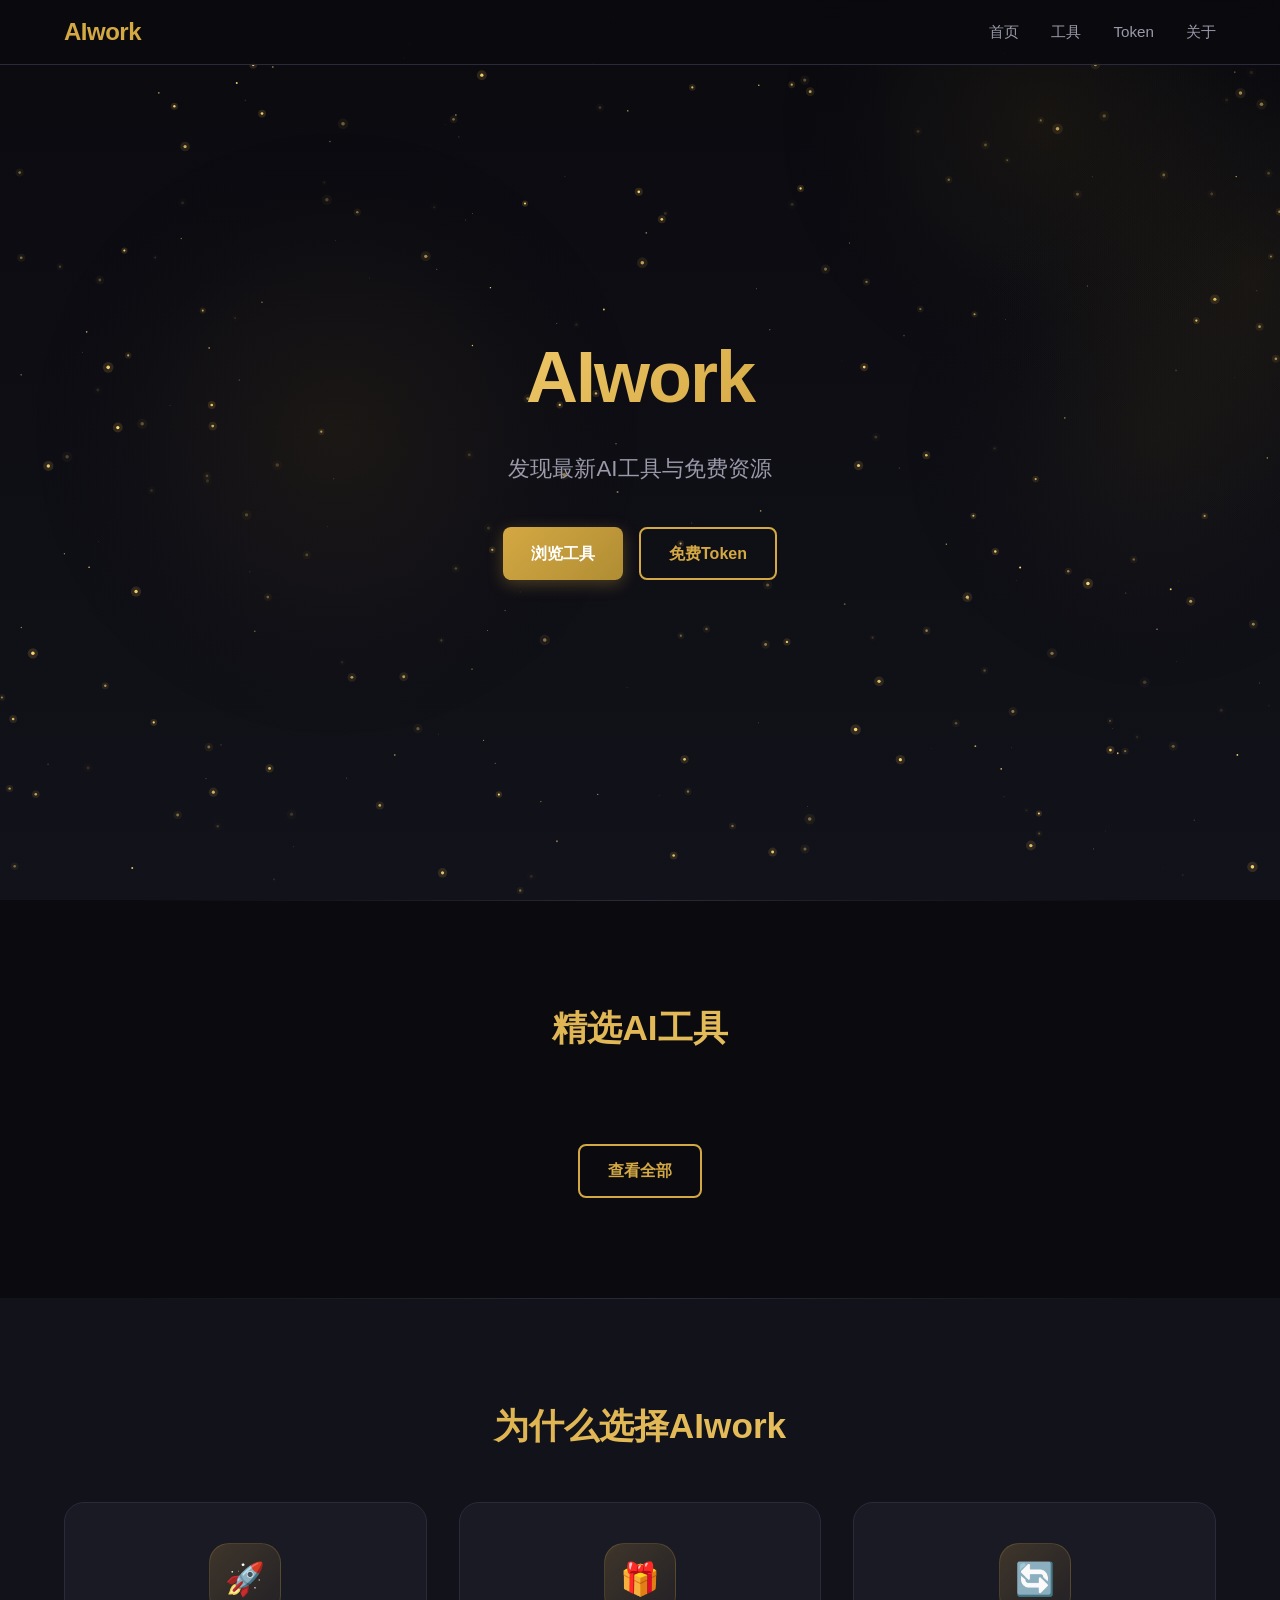
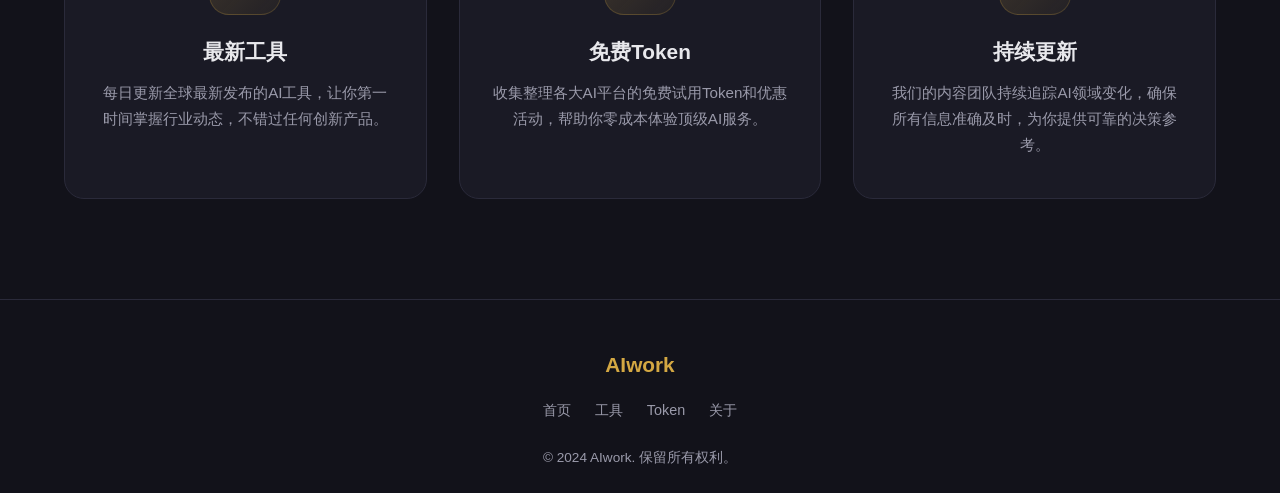
==== index.html @ b0764647 "feat: 初始化新仓库 Co-authored-by: traeagent <traeagent@users.noreply.github.com>" ====
<!DOCTYPE html>
<html lang="zh-CN">
<head>
  <meta charset="UTF-8">
  <meta name="viewport" content="width=device-width, initial-scale=1.0">
  <title>AIwork - 发现最新AI工具与免费资源</title>
  <link rel="stylesheet" href="./css/style.css">
  <style>
    .hero {
      position: relative;
      width: 100%;
      height: 100vh;
      min-height: 600px;
      display: flex;
      align-items: center;
      justify-content: center;
      overflow: hidden;
      background: linear-gradient(180deg, #0a0a0f 0%, #12121a 100%);
    }

    #starfield {
      position: absolute;
      top: 0;
      left: 0;
      width: 100%;
      height: 100%;
      z-index: 1;
    }

    .hero-content {
      position: relative;
      z-index: 2;
      text-align: center;
      padding: 0 24px;
      max-width: 800px;
    }

    .hero-title {
      font-size: 4.5rem;
      font-weight: 800;
      letter-spacing: -2px;
      margin-bottom: 16px;
      background: linear-gradient(135deg, var(--color-gold-light), var(--color-gold), var(--color-gold-light));
      background-size: 200% 200%;
      -webkit-background-clip: text;
      -webkit-text-fill-color: transparent;
      background-clip: text;
      animation: goldShift 4s ease-in-out infinite;
    }

    @keyframes goldShift {
      0%, 100% { background-position: 0% 50%; }
      50% { background-position: 100% 50%; }
    }

    .hero-subtitle {
      font-size: 1.4rem;
      color: var(--color-text-muted);
      margin-bottom: 40px;
      font-weight: 400;
    }

    .hero-cta {
      display: inline-flex;
      gap: 16px;
      flex-wrap: wrap;
      justify-content: center;
    }

    .tools-section {
      background: var(--color-bg);
    }

    .tools-grid {
      display: grid;
      grid-template-columns: repeat(auto-fill, minmax(300px, 1fr));
      gap: 24px;
      margin-bottom: 40px;
    }

    .tool-card {
      background: var(--color-surface);
      border: 1px solid var(--color-border);
      border-radius: 16px;
      padding: 28px;
      transition: var(--transition);
      cursor: pointer;
    }

    .tool-card:hover {
      border-color: var(--color-gold);
      box-shadow: 0 0 24px rgba(212, 168, 67, 0.2), 0 8px 32px rgba(0, 0, 0, 0.3);
      transform: translateY(-6px);
    }

    .tool-icon {
      width: 56px;
      height: 56px;
      border-radius: 14px;
      background: linear-gradient(135deg, var(--color-gold-dark), var(--color-gold));
      display: flex;
      align-items: center;
      justify-content: center;
      font-size: 1.6rem;
      margin-bottom: 16px;
      box-shadow: 0 4px 12px rgba(212, 168, 67, 0.25);
    }

    .tool-name {
      font-size: 1.2rem;
      font-weight: 700;
      color: var(--color-text);
      margin-bottom: 8px;
    }

    .tool-desc {
      font-size: 0.95rem;
      color: var(--color-text-muted);
      line-height: 1.6;
      margin-bottom: 16px;
    }

    .tool-tag {
      display: inline-block;
      padding: 4px 12px;
      border-radius: 20px;
      background: rgba(212, 168, 67, 0.12);
      color: var(--color-gold);
      font-size: 0.8rem;
      font-weight: 600;
    }

    .tools-footer {
      text-align: center;
    }

    .features-section {
      background: var(--color-surface);
    }

    .features-grid {
      display: grid;
      grid-template-columns: repeat(auto-fit, minmax(280px, 1fr));
      gap: 32px;
    }

    .feature-card {
      background: var(--color-surface-light);
      border: 1px solid var(--color-border);
      border-radius: 20px;
      padding: 40px 32px;
      text-align: center;
      transition: var(--transition);
    }

    .feature-card:hover {
      border-color: var(--color-gold);
      transform: translateY(-4px);
    }

    .feature-icon {
      width: 72px;
      height: 72px;
      border-radius: 20px;
      background: linear-gradient(135deg, rgba(212, 168, 67, 0.2), rgba(212, 168, 67, 0.05));
      display: flex;
      align-items: center;
      justify-content: center;
      font-size: 2rem;
      margin: 0 auto 20px;
      border: 1px solid rgba(212, 168, 67, 0.2);
    }

    .feature-title {
      font-size: 1.3rem;
      font-weight: 700;
      color: var(--color-text);
      margin-bottom: 12px;
    }

    .feature-desc {
      font-size: 0.95rem;
      color: var(--color-text-muted);
      line-height: 1.7;
    }

    @media (max-width: 768px) {
      .hero {
        min-height: 500px;
        height: auto;
        padding: 120px 0 80px;
      }

      .hero-title {
        font-size: 2.8rem;
        letter-spacing: -1px;
      }

      .hero-subtitle {
        font-size: 1rem;
        margin-bottom: 32px;
      }

      .hero-cta .btn {
        padding: 10px 24px;
        font-size: 0.95rem;
      }

      .tools-grid {
        grid-template-columns: 1fr;
      }

      .features-grid {
        grid-template-columns: 1fr;
      }

      .feature-card {
        padding: 32px 24px;
      }
    }

    @media (max-width: 480px) {
      .hero-title {
        font-size: 2.2rem;
      }

      .hero-subtitle {
        font-size: 0.95rem;
      }
    }
  </style>
</head>
<body>
  <nav class="navbar">
    <div class="container">
      <a href="./index.html" class="navbar-brand">AIwork</a>
      <button class="navbar-toggle" aria-label="切换导航">☰</button>
      <ul class="navbar-nav">
        <li><a href="./index.html">首页</a></li>
        <li><a href="./tools.html">工具</a></li>
        <li><a href="./tokens.html">Token</a></li>
        <li><a href="./about.html">关于</a></li>
      </ul>
    </div>
  </nav>

  <section class="hero">
    <canvas id="starfield"></canvas>
    <div class="hero-content">
      <h1 class="hero-title">AIwork</h1>
      <p class="hero-subtitle">发现最新AI工具与免费资源</p>
      <div class="hero-cta">
        <a href="./tools.html" class="btn btn-primary">浏览工具</a>
        <a href="./tokens.html" class="btn btn-outline">免费Token</a>
      </div>
    </div>
  </section>

  <section class="section tools-section">
    <div class="container">
      <h2 class="section-title scroll-reveal">精选AI工具</h2>
      <div class="tools-grid" id="tools-preview"></div>
      <div class="tools-footer scroll-reveal">
        <a href="./tools.html" class="btn btn-outline">查看全部</a>
      </div>
    </div>
  </section>

  <section class="section features-section">
    <div class="container">
      <h2 class="section-title scroll-reveal">为什么选择AIwork</h2>
      <div class="features-grid">
        <div class="feature-card scroll-reveal">
          <div class="feature-icon">🚀</div>
          <h3 class="feature-title">最新工具</h3>
          <p class="feature-desc">每日更新全球最新发布的AI工具，让你第一时间掌握行业动态，不错过任何创新产品。</p>
        </div>
        <div class="feature-card scroll-reveal">
          <div class="feature-icon">🎁</div>
          <h3 class="feature-title">免费Token</h3>
          <p class="feature-desc">收集整理各大AI平台的免费试用Token和优惠活动，帮助你零成本体验顶级AI服务。</p>
        </div>
        <div class="feature-card scroll-reveal">
          <div class="feature-icon">🔄</div>
          <h3 class="feature-title">持续更新</h3>
          <p class="feature-desc">我们的内容团队持续追踪AI领域变化，确保所有信息准确及时，为你提供可靠的决策参考。</p>
        </div>
      </div>
    </div>
  </section>

  <footer class="footer">
    <div class="container">
      <div class="footer-brand">AIwork</div>
      <ul class="footer-links">
        <li><a href="./index.html">首页</a></li>
        <li><a href="./tools.html">工具</a></li>
        <li><a href="./tokens.html">Token</a></li>
        <li><a href="./about.html">关于</a></li>
      </ul>
      <p class="footer-copy">&copy; 2024 AIwork. 保留所有权利。</p>
    </div>
  </footer>

  <script src="./js/main.js"></script>
  <script src="./js/home.js"></script>
</body>
</html>
---- css/style.css ----
:root {
  --color-bg: #0a0a0f;
  --color-surface: #12121a;
  --color-surface-light: #1a1a25;
  --color-gold: #d4a843;
  --color-gold-light: #f0c96a;
  --color-gold-dark: #b08d33;
  --color-text: #e8e8ec;
  --color-text-muted: #9a9aaa;
  --color-border: #2a2a3a;
  --color-border-hover: #d4a843;
  --font-main: -apple-system, BlinkMacSystemFont, "Segoe UI", Roboto, "Helvetica Neue", Arial, sans-serif;
  --transition: all 0.3s ease;
}

* {
  margin: 0;
  padding: 0;
  box-sizing: border-box;
}

html {
  scroll-behavior: smooth;
}

body {
  font-family: var(--font-main);
  background-color: var(--color-bg);
  color: var(--color-text);
  line-height: 1.6;
  overflow-x: hidden;
}

a {
  color: var(--color-gold);
  text-decoration: none;
  transition: var(--transition);
}

a:hover {
  color: var(--color-gold-light);
}

.container {
  max-width: 1200px;
  margin: 0 auto;
  padding: 0 24px;
}

.navbar {
  position: fixed;
  top: 0;
  left: 0;
  right: 0;
  z-index: 1000;
  background: rgba(10, 10, 15, 0.85);
  backdrop-filter: blur(12px);
  border-bottom: 1px solid var(--color-border);
  transition: var(--transition);
}

.navbar .container {
  display: flex;
  align-items: center;
  justify-content: space-between;
  height: 64px;
}

.navbar-brand {
  font-size: 1.5rem;
  font-weight: 700;
  color: var(--color-gold);
  letter-spacing: -0.5px;
}

.navbar-toggle {
  display: none;
  background: none;
  border: none;
  color: var(--color-gold);
  font-size: 1.5rem;
  cursor: pointer;
  padding: 4px;
}

.navbar-nav {
  display: flex;
  gap: 32px;
  list-style: none;
}

.navbar-nav a {
  color: var(--color-text-muted);
  font-size: 0.95rem;
  font-weight: 500;
  position: relative;
}

.navbar-nav a:hover,
.navbar-nav a.active {
  color: var(--color-gold);
}

.navbar-nav a::after {
  content: '';
  position: absolute;
  bottom: -4px;
  left: 0;
  width: 0;
  height: 2px;
  background: var(--color-gold);
  transition: var(--transition);
}

.navbar-nav a:hover::after,
.navbar-nav a.active::after {
  width: 100%;
}

.btn {
  display: inline-flex;
  align-items: center;
  justify-content: center;
  padding: 12px 28px;
  font-size: 1rem;
  font-weight: 600;
  border-radius: 8px;
  border: none;
  cursor: pointer;
  transition: var(--transition);
  text-decoration: none;
}

.btn-primary {
  background: linear-gradient(135deg, var(--color-gold), var(--color-gold-dark));
  color: #fff;
  box-shadow: 0 4px 16px rgba(212, 168, 67, 0.3);
}

.btn-primary:hover {
  background: linear-gradient(135deg, var(--color-gold-light), var(--color-gold));
  box-shadow: 0 6px 24px rgba(212, 168, 67, 0.5);
  transform: translateY(-2px);
  color: #fff;
}

.btn-outline {
  background: transparent;
  color: var(--color-gold);
  border: 2px solid var(--color-gold);
}

.btn-outline:hover {
  background: var(--color-gold);
  color: var(--color-bg);
  transform: translateY(-2px);
}

.section-title {
  font-size: 2.2rem;
  font-weight: 700;
  text-align: center;
  margin-bottom: 48px;
  background: linear-gradient(135deg, var(--color-gold), var(--color-gold-light));
  -webkit-background-clip: text;
  -webkit-text-fill-color: transparent;
  background-clip: text;
}

.section {
  padding: 100px 0;
  position: relative;
}

.section::before {
  content: '';
  position: absolute;
  top: 0;
  left: 50%;
  transform: translateX(-50%);
  width: 80%;
  height: 1px;
  background: linear-gradient(90deg, transparent, var(--color-border), transparent);
}

.footer {
  background: var(--color-surface);
  border-top: 1px solid var(--color-border);
  padding: 48px 0 24px;
}

.footer .container {
  display: flex;
  flex-direction: column;
  align-items: center;
  gap: 16px;
}

.footer-brand {
  font-size: 1.3rem;
  font-weight: 700;
  color: var(--color-gold);
}

.footer-links {
  display: flex;
  gap: 24px;
  list-style: none;
}

.footer-links a {
  color: var(--color-text-muted);
  font-size: 0.9rem;
}

.footer-links a:hover {
  color: var(--color-gold);
}

.footer-copy {
  color: var(--color-text-muted);
  font-size: 0.85rem;
  margin-top: 8px;
}

.scroll-reveal {
  opacity: 0;
  transform: translateY(40px);
  transition: opacity 0.8s ease, transform 0.8s ease;
}

.scroll-reveal.visible {
  opacity: 1;
  transform: translateY(0);
}

.fade-in {
  animation: fadeIn 0.6s ease forwards;
}

@keyframes fadeIn {
  from {
    opacity: 0;
    transform: translateY(20px);
  }
  to {
    opacity: 1;
    transform: translateY(0);
  }
}

.skeleton {
  background: linear-gradient(90deg, var(--color-surface) 25%, var(--color-surface-light) 50%, var(--color-surface) 75%);
  background-size: 200% 100%;
  animation: skeleton-loading 1.5s ease-in-out infinite;
  border-radius: 8px;
}

@keyframes skeleton-loading {
  0% {
    background-position: 200% 0;
  }
  100% {
    background-position: -200% 0;
  }
}

.skeleton-card {
  background: var(--color-surface);
  border: 1px solid var(--color-border);
  border-radius: 16px;
  padding: 28px;
}

.skeleton-icon {
  width: 56px;
  height: 56px;
  border-radius: 14px;
  margin-bottom: 16px;
}

.skeleton-title {
  width: 60%;
  height: 20px;
  margin-bottom: 12px;
}

.skeleton-text {
  width: 100%;
  height: 14px;
  margin-bottom: 8px;
}

.skeleton-text.short {
  width: 40%;
}

@media (max-width: 768px) {
  .navbar .container {
    flex-wrap: wrap;
    height: auto;
    padding: 12px 24px;
  }

  .navbar-brand {
    flex: 1;
  }

  .navbar-toggle {
    display: block;
  }

  .navbar-nav {
    display: none;
    width: 100%;
    flex-direction: column;
    gap: 0;
    margin-top: 12px;
    padding-top: 12px;
    border-top: 1px solid var(--color-border);
  }

  .navbar-nav.open {
    display: flex;
  }

  .navbar-nav li {
    width: 100%;
  }

  .navbar-nav a {
    display: block;
    padding: 12px 0;
    font-size: 1rem;
  }

  .navbar-nav a::after {
    display: none;
  }

  .section-title {
    font-size: 1.8rem;
  }

  .section {
    padding: 60px 0;
  }

  .footer-links {
    flex-wrap: wrap;
    justify-content: center;
  }
}
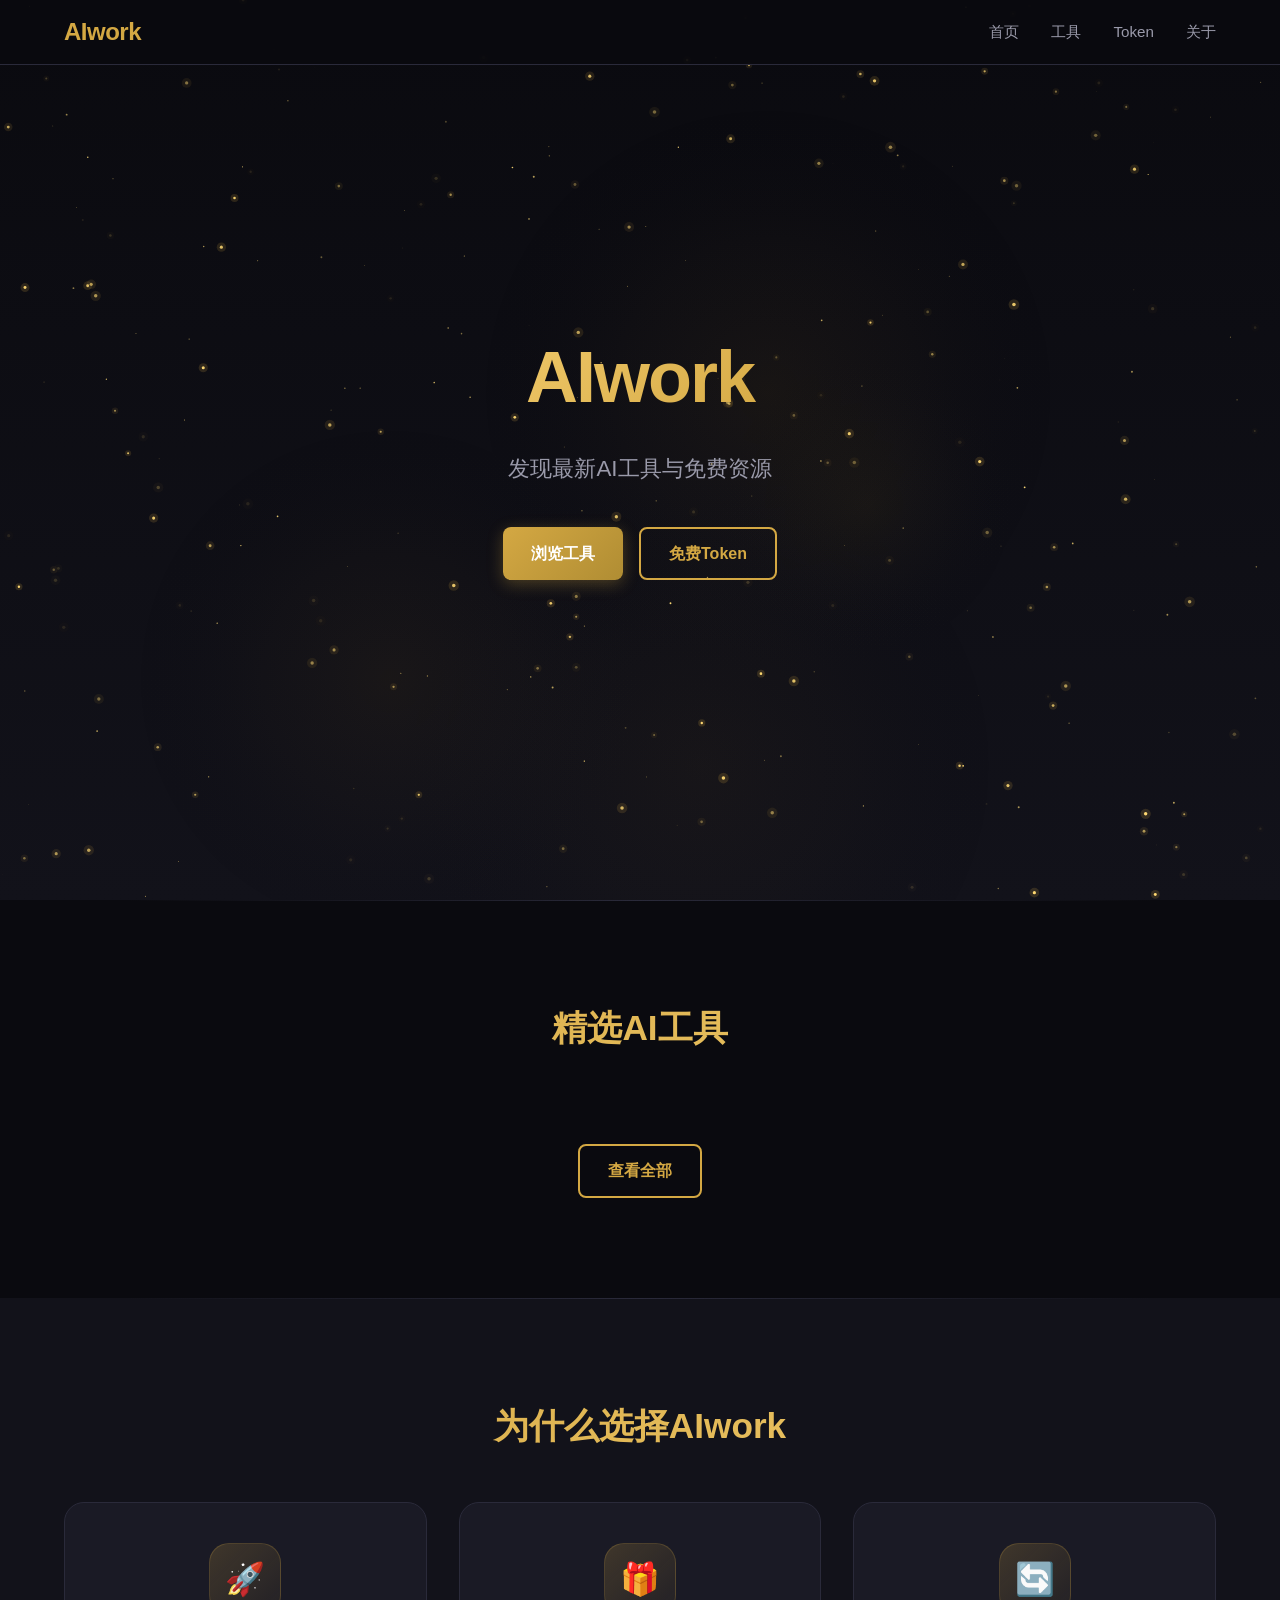
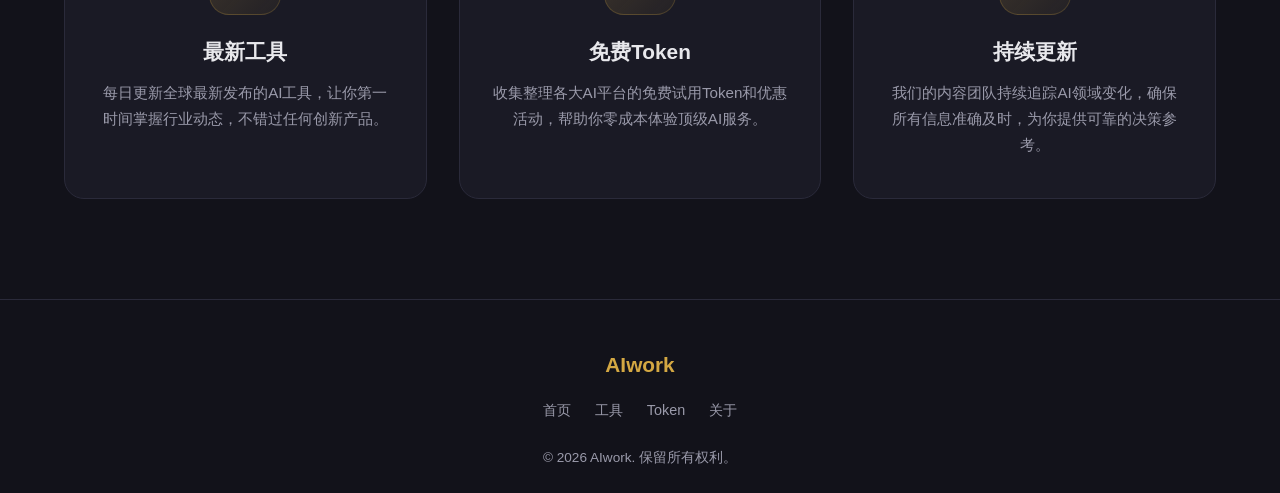
==== commit 422fd436: "feat: 初始化新仓库 Co-authored-by: traeagent <traeagent@users.noreply.github.com>" ====
--- a/index.html
+++ b/index.html
@@ -298,7 +298,7 @@
         <li><a href="./tokens.html">Token</a></li>
         <li><a href="./about.html">关于</a></li>
       </ul>
-      <p class="footer-copy">&copy; 2024 AIwork. 保留所有权利。</p>
+      <p class="footer-copy">&copy; 2026 AIwork. 保留所有权利。</p>
     </div>
   </footer>
 
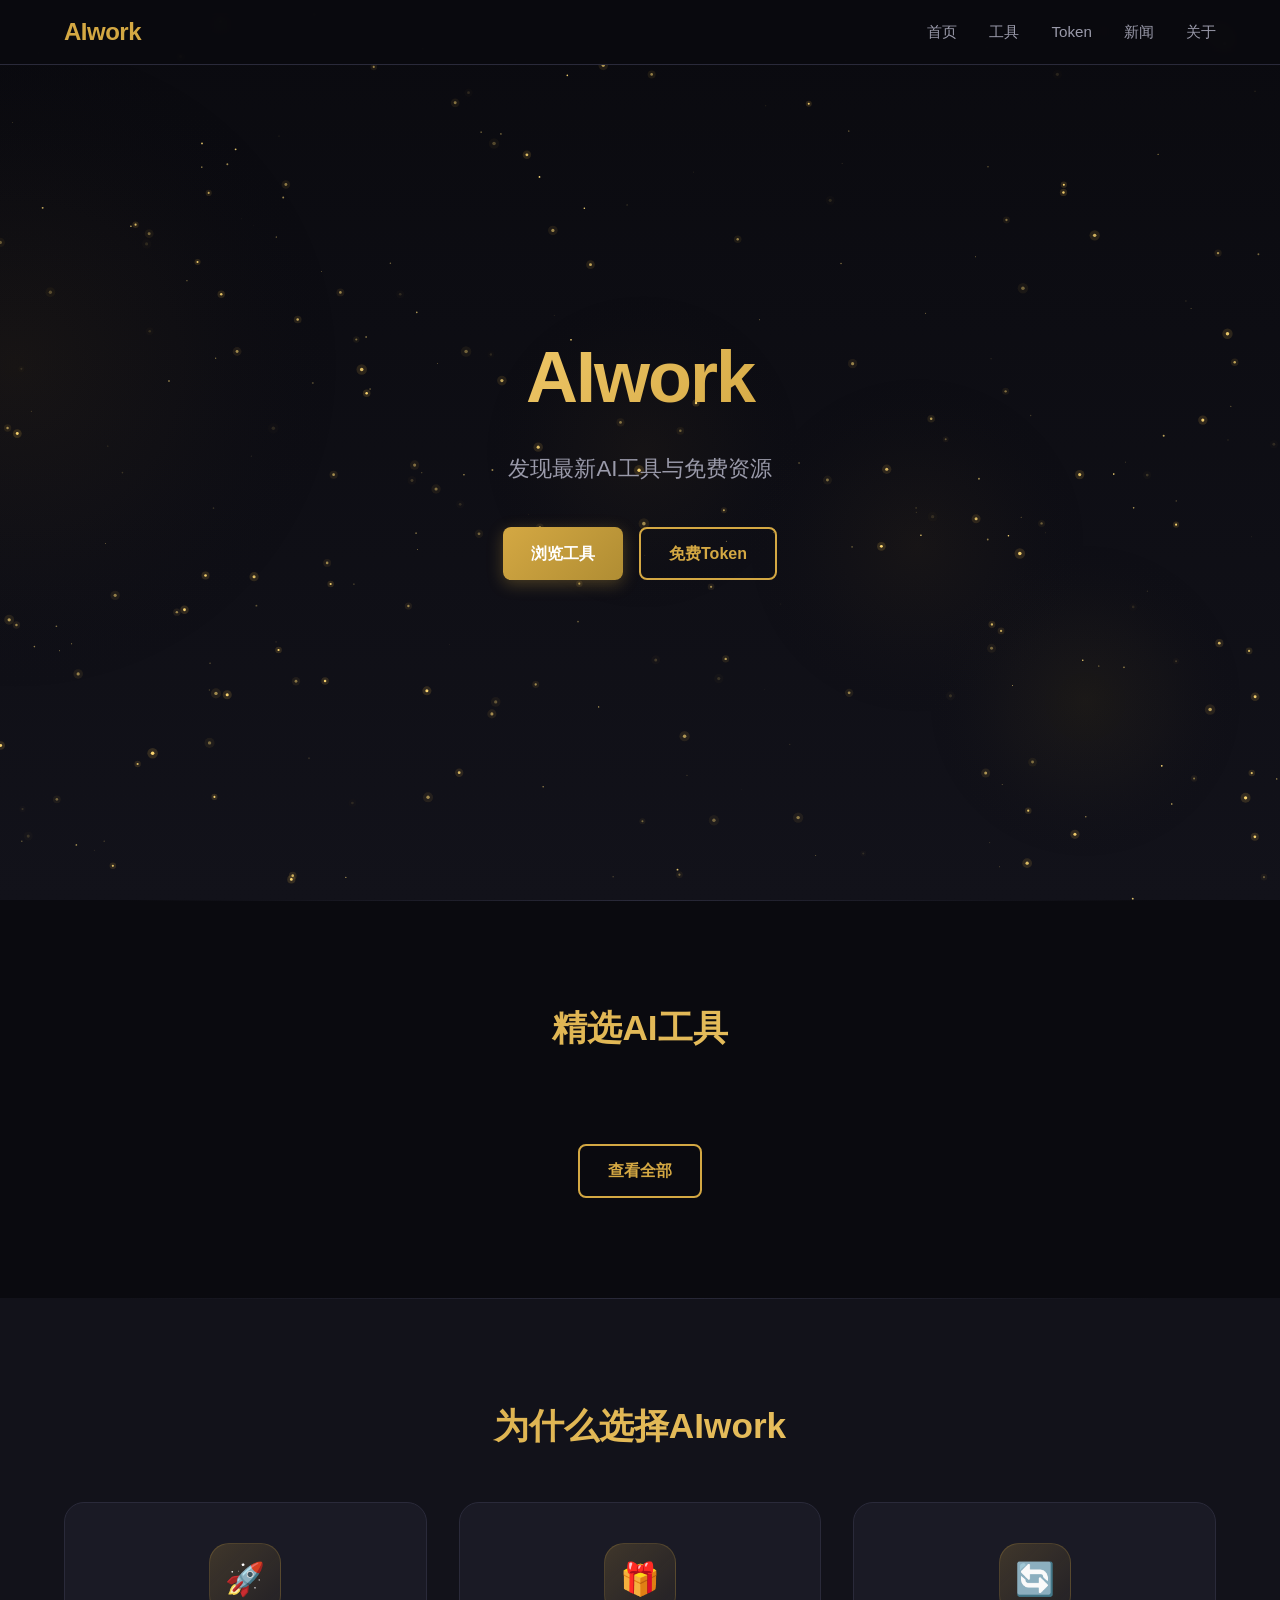
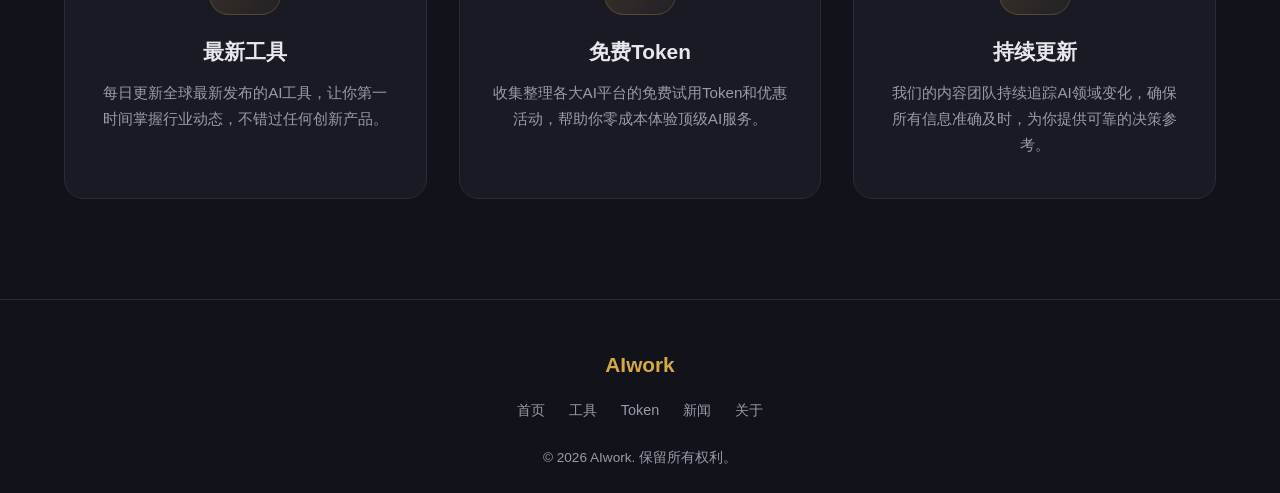
==== commit c0eea8bf: "feat: 自动化AI工具与技术新闻更新 Co-authored-by: traeagent <traeagent@users.noreply.github.com>" ====
--- a/index.html
+++ b/index.html
@@ -239,6 +239,7 @@
         <li><a href="./index.html">首页</a></li>
         <li><a href="./tools.html">工具</a></li>
         <li><a href="./tokens.html">Token</a></li>
+        <li><a href="./news.html">新闻</a></li>
         <li><a href="./about.html">关于</a></li>
       </ul>
     </div>
@@ -296,6 +297,7 @@
         <li><a href="./index.html">首页</a></li>
         <li><a href="./tools.html">工具</a></li>
         <li><a href="./tokens.html">Token</a></li>
+        <li><a href="./news.html">新闻</a></li>
         <li><a href="./about.html">关于</a></li>
       </ul>
       <p class="footer-copy">&copy; 2026 AIwork. 保留所有权利。</p>
